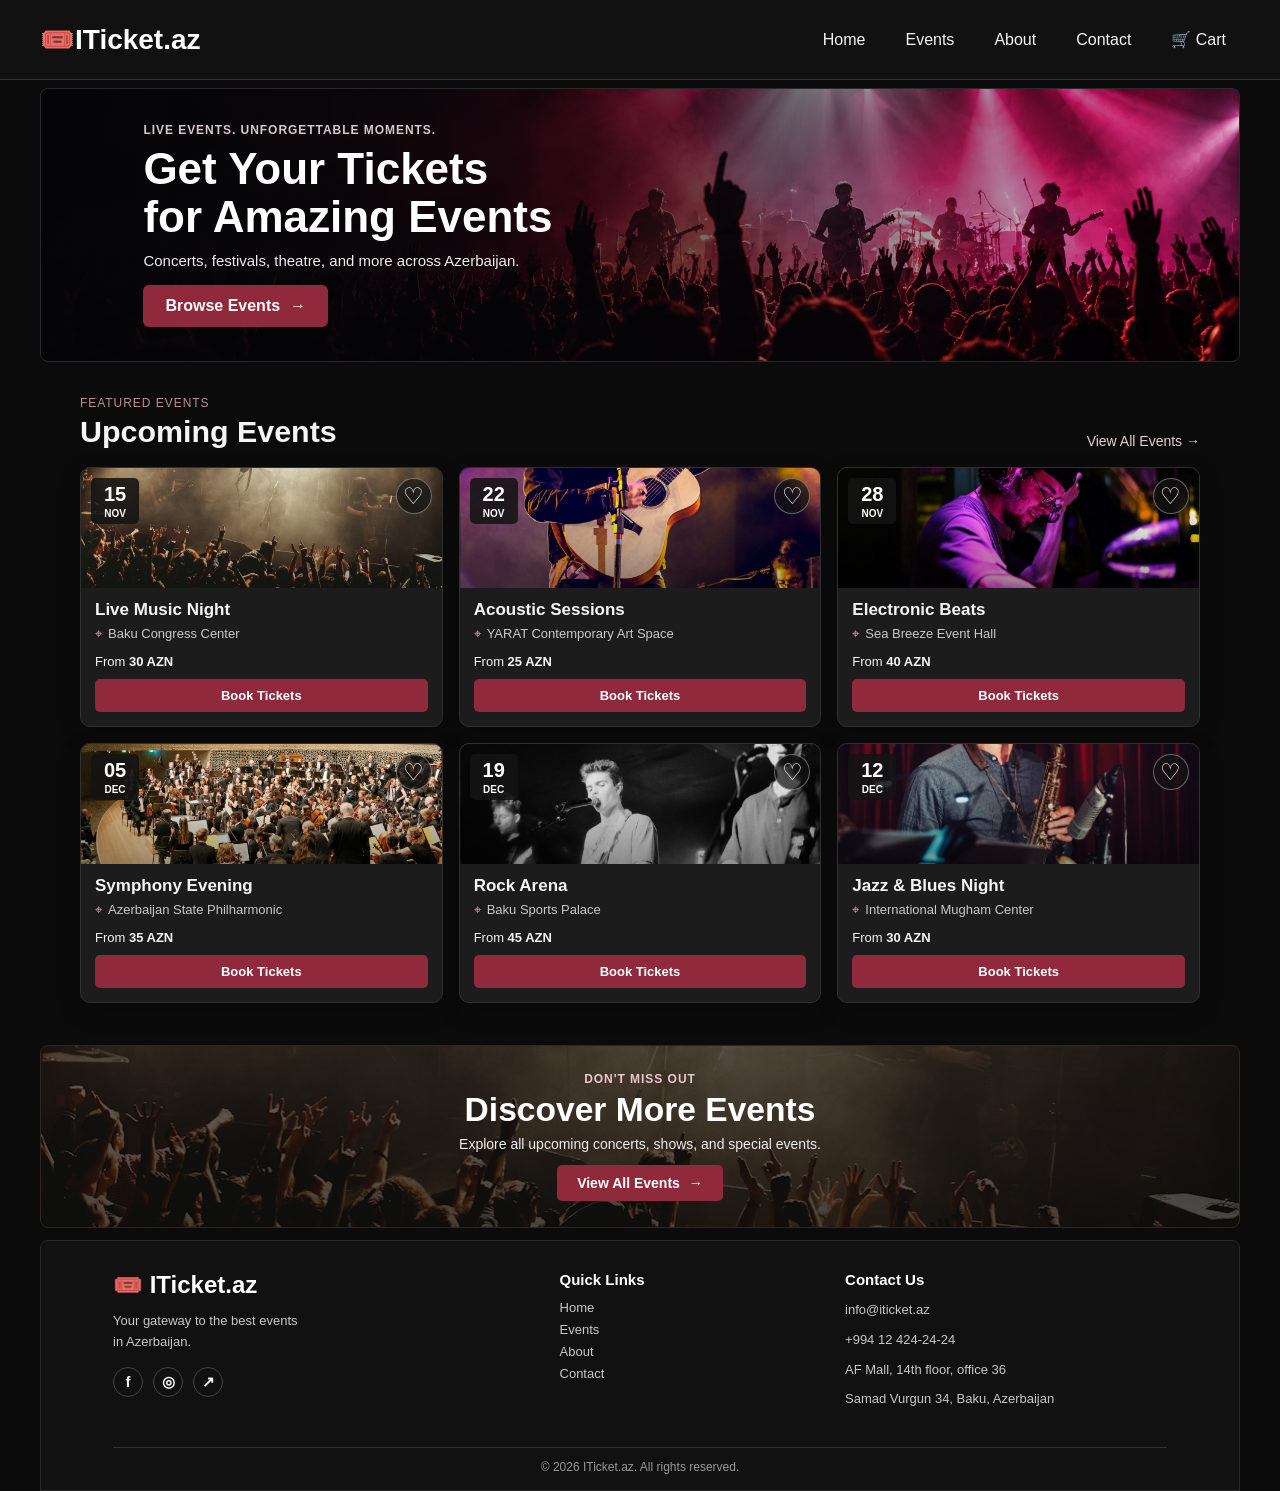
==== html/index.html @ 2ab09569 "Adding primary website pages and styling" ====
﻿
<!DOCTYPE html>
<html lang="en">
<head>
    <meta charset="UTF-8">
    <meta name="viewport" content="width=device-width, initial-scale=1.0">
    <meta name="description" content="Discover concerts, festivals, theatre, and live events in Azerbaijan with ITicket.az.">
    
    <title>ITicket.az | Home</title>
    <link rel="stylesheet" href="../css/style.css">
</head>
<body>


    <header>
        <nav aria-label="Main navigation">
            <h1>🎟️ITicket.az</h1>
            <a href="index.html">Home</a>
            <a href="events.html">Events</a>
            <a href="about.html">About</a>
            <a href="contact.html">Contact</a>
            <a href="booking.html" aria-label="Shopping cart">&#128722; Cart</a>
        </nav>
    </header>


    <main>

        <section class="hero">
            <div class="hero-content">
                <p class="hero-eyebrow">Live events. Unforgettable moments.</p>
                <h2>Get Your Tickets<br>for Amazing Events</h2>
                <p class="hero-description">Concerts, festivals, theatre, and more across Azerbaijan.</p>
                <a class="hero-button" href="events.html">Browse Events <span aria-hidden="true">→</span></a>
            </div>
        </section>

        <section class="upcoming-events">
            <div class="events-heading">
                <div>
                    <p class="section-eyebrow">Featured events</p>
                    <h2>Upcoming Events</h2>
                </div>
                <a class="all-events-link" href="events.html">View All Events <span aria-hidden="true">→</span></a>
            </div>

            <div class="event-grid">
                <article class="event-card">
                    <div class="event-art event-art--live"><time datetime="2026-11-15"><strong>15</strong><span>NOV</span></time><button class="favorite-button" type="button" aria-label="Like Live Music Night" aria-pressed="false">♡</button></div>
                    <div class="event-card-content">
                        <h3>Live Music Night</h3>
                        <p class="event-venue">Baku Congress Center</p>
                        <div class="event-card-bottom"><p>From <strong>30 AZN</strong></p><a href="booking.html" aria-label="Book tickets for Live Music Night">Book Tickets</a></div>
                    </div>
                </article>

                <article class="event-card">
                    <div class="event-art event-art--acoustic"><time datetime="2026-11-22"><strong>22</strong><span>NOV</span></time><button class="favorite-button" type="button" aria-label="Like Acoustic Sessions" aria-pressed="false">♡</button></div>
                    <div class="event-card-content">
                        <h3>Acoustic Sessions</h3>
                        <p class="event-venue">YARAT Contemporary Art Space</p>
                        <div class="event-card-bottom"><p>From <strong>25 AZN</strong></p><a href="booking.html" aria-label="Book tickets for Acoustic Sessions">Book Tickets</a></div>
                    </div>
                </article>

                <article class="event-card">
                    <div class="event-art event-art--electronic"><time datetime="2026-11-28"><strong>28</strong><span>NOV</span></time><button class="favorite-button" type="button" aria-label="Like Electronic Beats" aria-pressed="false">♡</button></div>
                    <div class="event-card-content">
                        <h3>Electronic Beats</h3>
                        <p class="event-venue">Sea Breeze Event Hall</p>
                        <div class="event-card-bottom"><p>From <strong>40 AZN</strong></p><a href="booking.html" aria-label="Book tickets for Electronic Beats">Book Tickets</a></div>
                    </div>
                </article>

                <article class="event-card">
                    <div class="event-art event-art--symphony"><time datetime="2026-12-05"><strong>05</strong><span>DEC</span></time><button class="favorite-button" type="button" aria-label="Like Symphony Evening" aria-pressed="false">♡</button></div>
                    <div class="event-card-content">
                        <h3>Symphony Evening</h3>
                        <p class="event-venue">Azerbaijan State Philharmonic</p>
                        <div class="event-card-bottom"><p>From <strong>35 AZN</strong></p><a href="booking.html" aria-label="Book tickets for Symphony Evening">Book Tickets</a></div>
                    </div>
                </article>

                <article class="event-card">
                    <div class="event-art event-art--rock"><time datetime="2026-12-19"><strong>19</strong><span>DEC</span></time><button class="favorite-button" type="button" aria-label="Like Rock Arena" aria-pressed="false">♡</button></div>
                    <div class="event-card-content">
                        <h3>Rock Arena</h3>
                        <p class="event-venue">Baku Sports Palace</p>
                        <div class="event-card-bottom"><p>From <strong>45 AZN</strong></p><a href="booking.html" aria-label="Book tickets for Rock Arena">Book Tickets</a></div>
                    </div>
                </article>

                <article class="event-card">
                    <div class="event-art event-art--jazz"><time datetime="2026-12-12"><strong>12</strong><span>DEC</span></time><button class="favorite-button" type="button" aria-label="Like Jazz and Blues Night" aria-pressed="false">♡</button></div>
                    <div class="event-card-content">
                        <h3>Jazz &amp; Blues Night</h3>
                        <p class="event-venue">International Mugham Center</p>
                        <div class="event-card-bottom"><p>From <strong>30 AZN</strong></p><a href="booking.html" aria-label="Book tickets for Jazz and Blues Night">Book Tickets</a></div>
                    </div>
                </article>
            </div>
        </section>

        <section class="cta" aria-labelledby="cta-heading">
            <div class="cta-content">
                <p class="cta-eyebrow">Don't miss out</p>
                <h2 id="cta-heading">Discover More Events</h2>
                <p>Explore all upcoming concerts, shows, and special events.</p>
                <a class="cta-button" href="events.html">View All Events <span aria-hidden="true">→</span></a>
            </div>
        </section>

    </main>

        <footer class="site-footer">
        <div class="footer-brand">
            <h2>&#127903;&#65039; ITicket.az</h2>
            <p>Your gateway to the best events<br>in Azerbaijan.</p>
            <div class="social-links">
                <a href="https://www.facebook.com/iticket.az/" aria-label="Facebook">f</a>
                <a href="https://www.instagram.com/iticket.az/" aria-label="Instagram">◎</a>
                <a href="https://iticket.az/" aria-label="Official iTicket website">↗</a>
            </div>
        </div>
        <div class="footer-links">
            <h3>Quick Links</h3>
            <nav aria-label="Footer navigation">
                <a href="index.html">Home</a>
                <a href="events.html">Events</a>
                <a href="about.html">About</a>
                <a href="contact.html">Contact</a>
            </nav>
        </div>
        <div class="footer-contact">
            <h3>Contact Us</h3>
            <p><a href="mailto:info@iticket.az">info@iticket.az</a></p>
            <p><a href="tel:+994124242424">+994 12 424-24-24</a></p>
            <p>AF Mall, 14th floor, office 36</p>
            <p>Samad Vurgun 34, Baku, Azerbaijan</p>
        </div>
        <div class="footer-bottom">
            <p>&copy; 2026 ITicket.az. All rights reserved.</p>
        </div>
    </footer>

    <script src="../Js/favorites.js" defer></script>
</body>
</html>
---- css/style.css ----
﻿* {
    box-sizing: border-box;
}
body {
    margin: 0;
    background-color: #0b0b0b;
    color: #f5f5f5;
    font-family: Arial, sans-serif;
}
/* =========================
   HEADER AND NAVIGATION
========================= */
header {
    background-color: #111111;
    padding: 20px 40px;
    border-bottom: 1px solid #333333;
}
header nav {
    display: flex;
    align-items: center;
    justify-content: flex-end;
    gap: 12px;
}
header nav h1 {
    margin: 0 auto 0 0;
    color: #ffffff;
    font-size: 28px;
}
header nav a {
    display: inline-block;
    color: #f5f5f5;
    text-decoration: none;
    font-size: 16px;
    padding: 10px 14px;
    border-radius: 6px;
    transition: all 0.3s ease;
}
header nav a:hover {
    color: #ffffff;
    background-color: #4b101e;
    box-shadow: 0 4px 15px rgba(75, 16, 30, 0.6);
    transform: scale(1.08);
}
header nav a:focus-visible {
    outline: 2px solid #8b344d;
    outline-offset: 3px;
}
.hero-button:focus-visible,
.cta-button:focus-visible {
    outline: 2px solid #fff;
    outline-offset: 3px;
}
/* =========================
   RESPONSIVE HEADER
========================= */
/* =========================
   HOME PAGE HERO
========================= */
.hero {
    position: relative;
    display: flex;
    align-items: center;
    width: min(1200px, calc(100% - 28px));
    min-height: 250px;
    margin: 8px auto 14px;
    padding: 34px clamp(24px, 8vw, 112px);
    overflow: hidden;
    background-image:
        linear-gradient(90deg, rgba(5, 5, 7, 0.94) 0%, rgba(5, 5, 7, 0.72) 42%, rgba(5, 5, 7, 0.1) 100%),
        url("../assets/hero-concert.png");
    background-size: cover;
    background-position: center 54%;
    border: 1px solid #292929;
    border-radius: 8px;
}
.hero-content {
    position: relative;
    max-width: 560px;
}
.hero-eyebrow {
    margin: 0 0 8px;
    color: #d7c9ca;
    font-size: 12px;
    font-weight: 700;
    letter-spacing: 0.08em;
    text-transform: uppercase;
}
.hero h2,
.cta h2 {
    margin: 0;
    color: #fff;
}
.hero h2 {
    font-size: clamp(2rem, 4vw, 2.75rem);
    line-height: 1.08;
}
.hero-description {
    margin: 12px 0 16px;
    color: #f0eded;
    font-size: 15px;
}
.hero-button {
    display: inline-flex;
    align-items: center;
    gap: 10px;
    padding: 12px 22px;
    border-radius: 6px;
    background-color: #8f293b;
    color: #fff;
    font-weight: 700;
    text-decoration: none;
    transition: background-color 0.2s ease, transform 0.2s ease;
}
.hero-button:hover,
.cta-button:hover {
    background-color: #a9384d;
    transform: translateY(-2px);
}
@media (max-width: 600px) {
    header {
        padding: 18px 15px;
    }
    header nav {
        justify-content: center;
        flex-wrap: wrap;
        gap: 8px;
    }
    header nav h1 {
        width: 100%;
        margin: 0 0 10px;
        text-align: center;
    }
    header nav a {
        font-size: 14px;
        padding: 8px 10px;
    }
    .hero {
        min-height: 270px;
        padding: 30px 22px;
        background-position: 58% center;
    }
    .hero h2 {
        font-size: 2rem;
    }
    .hero-description {
        max-width: 300px;
        line-height: 1.5;
    }
}
/* =========================
   UPCOMING EVENT CARDS
========================= */
.upcoming-events {
    width: min(1120px, calc(100% - 40px));
    margin: 0 auto;
    padding: 20px 0 42px;
}
.events-heading {
    display: flex;
    align-items: end;
    justify-content: space-between;
    gap: 20px;
    margin-bottom: 18px;
}
.section-eyebrow {
    margin: 0 0 4px;
    color: #bd8d94;
    font-size: 12px;
    letter-spacing: 0.08em;
    text-transform: uppercase;
}
.events-heading h2 {
    margin: 0;
    font-size: clamp(1.5rem, 3vw, 1.9rem);
}
.all-events-link {
    color: #e6cfd2;
    font-size: 14px;
    text-decoration: none;
}
.all-events-link:hover,
.site-footer a:hover {
    color: #fff;
}
.event-grid {
    display: grid;
    grid-template-columns: repeat(3, minmax(0, 1fr));
    gap: 16px;
}
.event-card {
    min-width: 0;
    overflow: hidden;
    border: 1px solid #303030;
    border-radius: 10px;
    background: #1c1c1c;
    box-shadow: 0 8px 24px rgba(0, 0, 0, 0.18);
    transition: transform 0.2s ease, border-color 0.2s ease;
}
.event-card:hover {
    transform: translateY(-3px);
    border-color: #6f3842;
}
.event-art {
    position: relative;
    display: flex;
    align-items: flex-start;
    height: 120px;
    padding: 10px;
    background-size: cover;
    background-position: center 55%;
}
.event-art--live { background-image: linear-gradient(0deg, rgba(0, 0, 0, 0.38), transparent 70%), url("../assets/event-live.jpg"); }
.event-art--acoustic { background-image: linear-gradient(0deg, rgba(0, 0, 0, 0.38), transparent 70%), url("../assets/event-acoustic.jpg"); }
.event-art--electronic { background-image: linear-gradient(0deg, rgba(0, 0, 0, 0.38), transparent 70%), url("../assets/event-electronic.jpg"); }
.event-art--symphony { background-image: linear-gradient(0deg, rgba(0, 0, 0, 0.38), transparent 70%), url("../assets/event-symphony.jpg"); }
.event-art--rock { background-image: linear-gradient(0deg, rgba(0, 0, 0, 0.38), transparent 70%), url("../assets/event-rock.jpg"); }
.event-art--jazz { background-image: linear-gradient(0deg, rgba(0, 0, 0, 0.38), transparent 70%), url("../assets/event-jazz.jpg"); }
.event-art time {
    display: flex;
    flex-direction: column;
    align-items: center;
    min-width: 48px;
    padding: 5px 7px;
    border-radius: 5px;
    background: rgba(20, 20, 20, 0.88);
    color: #fff;
    line-height: 1.1;
}
.event-art time strong { font-size: 20px; }
.event-art time span { margin-top: 3px; font-size: 10px; font-weight: 700; }
.favorite-button {
    display: grid;
    place-items: center;
    width: 36px;
    height: 36px;
    margin-left: auto;
    border: 1px solid rgba(255, 255, 255, 0.35);
    border-radius: 50%;
    background: rgba(20, 20, 20, 0.72);
    color: #fff;
    cursor: pointer;
    font-size: 23px;
    line-height: 1;
    transition: background-color 0.2s ease, color 0.2s ease, transform 0.2s ease;
}
.favorite-button:hover { transform: scale(1.08); }
.favorite-button.is-liked { background: #8f293b; }
.event-card-content { padding: 12px 14px 14px; }
.event-card h3 {
    margin: 0 0 6px;
    font-size: 17px;
}
.event-venue {
    margin: 0;
    overflow: hidden;
    color: #c9c9c9;
    font-size: 13px;
    text-overflow: ellipsis;
    white-space: nowrap;
}
.event-venue::before {
    content: "\2316";
    margin-right: 6px;
    color: #d9a9b0;
}
.event-card-bottom {
    display: grid;
    gap: 10px;
    margin-top: 12px;
}
.event-card-bottom p {
    margin: 0;
    font-size: 13px;
}
.event-card-bottom a {
    display: block;
    padding: 9px 12px;
    border-radius: 5px;
    background: #8f293b;
    color: #fff;
    font-size: 13px;
    font-weight: 700;
    text-align: center;
    text-decoration: none;
    transition: background-color 0.2s ease;
}
.event-card-bottom a:hover { background: #a9384d; }
@media (max-width: 800px) {
    .event-grid { grid-template-columns: repeat(2, minmax(0, 1fr)); }
}
@media (max-width: 540px) {
    .upcoming-events { width: min(100% - 28px, 420px); }
    .event-grid { grid-template-columns: 1fr; }
    .events-heading { align-items: start; }
    .all-events-link { margin-top: 18px; white-space: nowrap; }
}
/* =========================
   CALL TO ACTION
========================= */
.cta {
    display: flex;
    align-items: center;
    justify-content: center;
    width: min(1200px, calc(100% - 28px));
    min-height: 176px;
    margin: 0 auto 12px;
    padding: 26px 20px;
    border: 1px solid #302424;
    border-radius: 8px;
    background-image:
        linear-gradient(rgba(8, 7, 7, 0.6), rgba(8, 7, 7, 0.72)),
        url("../assets/event-live.jpg");
    background-size: cover;
    background-position: center 58%;
    text-align: center;
}
.cta-content {
    max-width: 620px;
}
.cta-eyebrow {
    margin: 0 0 5px;
    color: #e9c9ce;
    font-size: 12px;
    font-weight: 700;
    letter-spacing: 0.08em;
    text-transform: uppercase;
}
.cta h2 {
    font-size: clamp(1.7rem, 3vw, 2.1rem);
}
.cta-content > p:not(.cta-eyebrow) {
    margin: 7px 0 13px;
    color: #f0eded;
    font-size: 14px;
}
.cta-button {
    display: inline-flex;
    align-items: center;
    gap: 9px;
    padding: 10px 20px;
    border-radius: 5px;
    background: #8f293b;
    color: #fff;
    font-size: 14px;
    font-weight: 700;
    text-decoration: none;
    transition: background-color 0.2s ease, transform 0.2s ease;
}
/* =========================
   SITE FOOTER
========================= */
.site-footer {
    display: grid;
    grid-template-columns: 1.3fr 0.8fr 1fr;
    gap: 28px;
    width: min(1200px, calc(100% - 28px));
    margin: 0 auto;
    padding: 30px clamp(20px, 6vw, 72px) 16px;
    border: 1px solid #292929;
    border-radius: 8px 8px 0 0;
    background: #111;
}
.site-footer h2,
.site-footer h3 {
    margin: 0 0 12px;
    color: #fff;
}
.site-footer h2 { font-size: 24px; }
.site-footer h3 { font-size: 15px; }
.footer-brand > p,
.footer-contact p {
    margin: 0 0 9px;
    color: #c8c8c8;
    font-size: 13px;
    line-height: 1.6;
}
.footer-links nav {
    display: grid;
    gap: 7px;
}
.site-footer a {
    color: #c8c8c8;
    font-size: 13px;
    text-decoration: none;
}
.social-links {
    display: flex;
    gap: 10px;
    margin-top: 14px;
}
.social-links a {
    display: grid;
    place-items: center;
    width: 30px;
    height: 30px;
    border: 1px solid #444;
    border-radius: 50%;
    color: #f5f5f5;
    font-size: 15px;
    font-weight: 700;
    transition: background-color 0.2s ease, border-color 0.2s ease;
}
.social-links a:hover {
    border-color: #8f293b;
    background: #8f293b;
}
.footer-bottom {
    grid-column: 1 / -1;
    padding-top: 12px;
    border-top: 1px solid #303030;
    text-align: center;
}
.footer-bottom p {
    margin: 0;
    color: #999;
    font-size: 12px;
}
@media (max-width: 760px) {
    .site-footer {
        grid-template-columns: repeat(2, minmax(0, 1fr));
        gap: 24px 18px;
    }
}
@media (max-width: 480px) {
    .site-footer {
        grid-template-columns: 1fr;
        padding: 26px 22px 14px;
    }
}
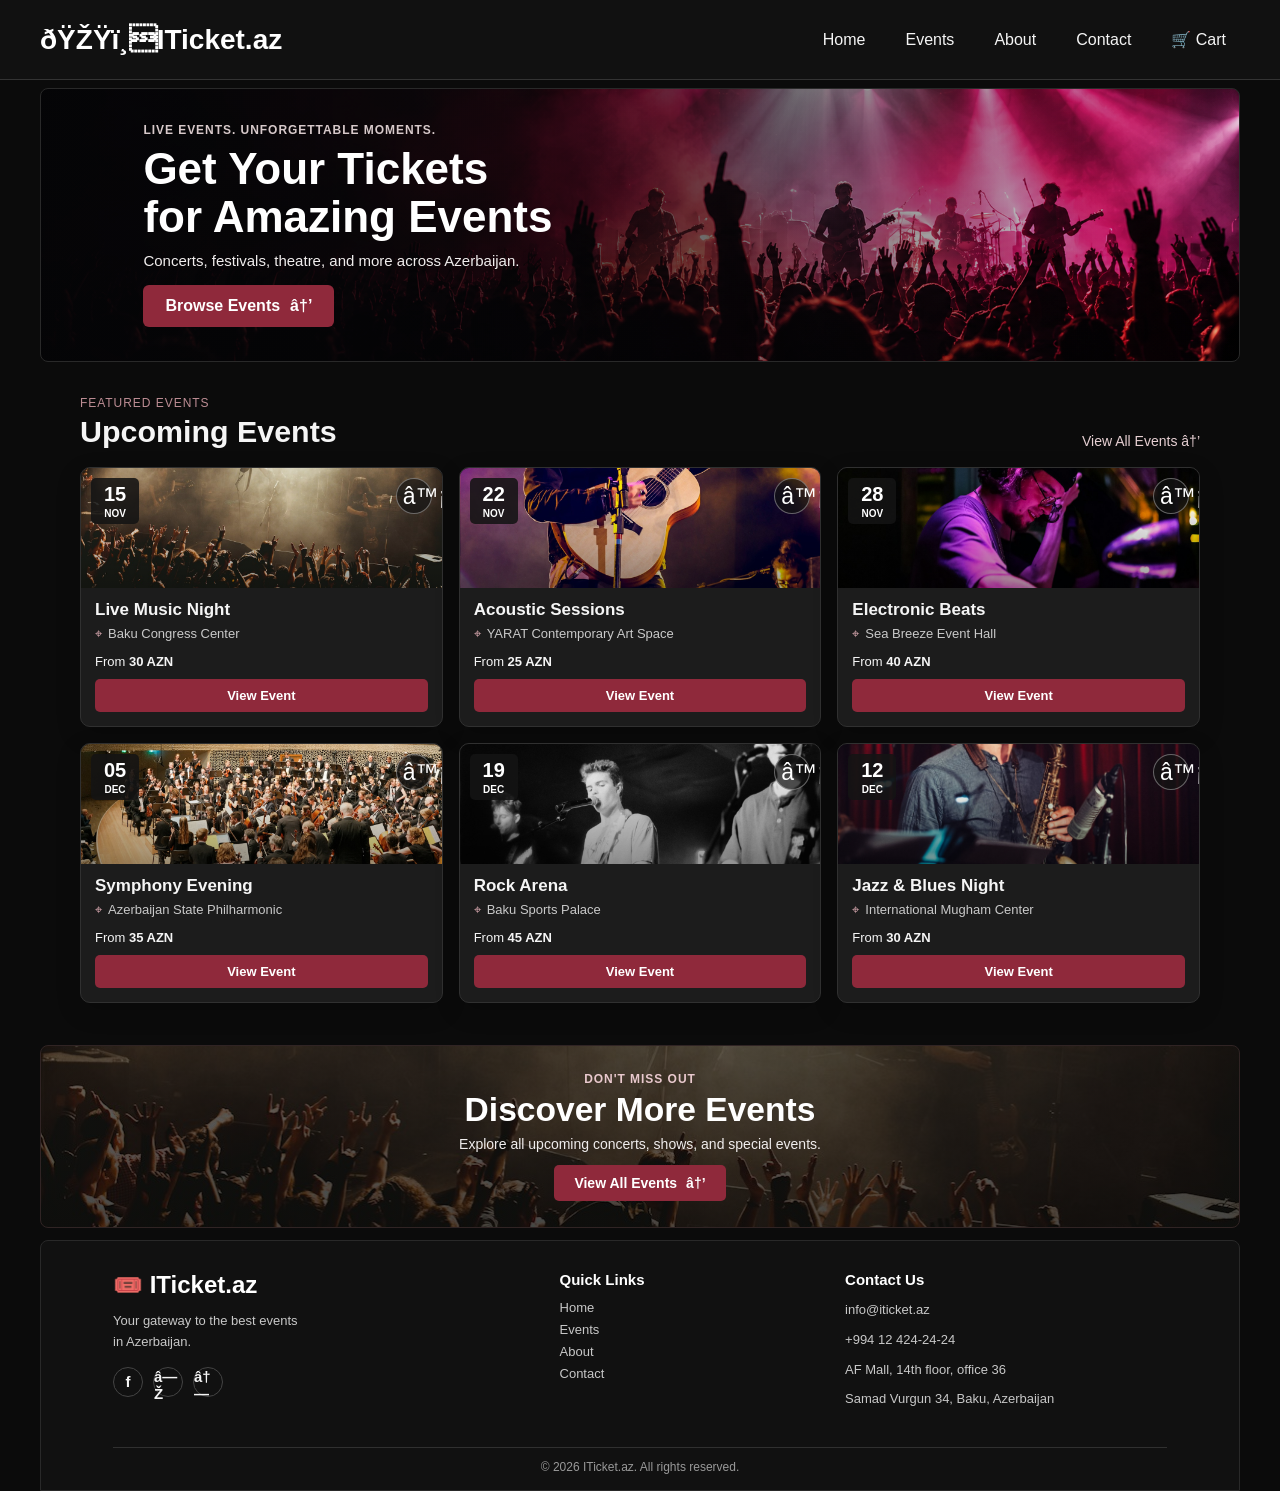
==== commit 934c5e45: "I have added events.html page, additionally I fixed links inside index.html" ====
--- a/html/index.html
+++ b/html/index.html
@@ -14,7 +14,7 @@
 
     <header>
         <nav aria-label="Main navigation">
-            <h1>🎟️ITicket.az</h1>
+            <h1>ðŸŽŸï¸ITicket.az</h1>
             <a href="index.html">Home</a>
             <a href="events.html">Events</a>
             <a href="about.html">About</a>
@@ -31,7 +31,7 @@
                 <p class="hero-eyebrow">Live events. Unforgettable moments.</p>
                 <h2>Get Your Tickets<br>for Amazing Events</h2>
                 <p class="hero-description">Concerts, festivals, theatre, and more across Azerbaijan.</p>
-                <a class="hero-button" href="events.html">Browse Events <span aria-hidden="true">→</span></a>
+                <a class="hero-button" href="events.html">Browse Events <span aria-hidden="true">â†’</span></a>
             </div>
         </section>
 
@@ -41,61 +41,61 @@
                     <p class="section-eyebrow">Featured events</p>
                     <h2>Upcoming Events</h2>
                 </div>
-                <a class="all-events-link" href="events.html">View All Events <span aria-hidden="true">→</span></a>
+                <a class="all-events-link" href="events.html">View All Events <span aria-hidden="true">â†’</span></a>
             </div>
 
             <div class="event-grid">
                 <article class="event-card">
-                    <div class="event-art event-art--live"><time datetime="2026-11-15"><strong>15</strong><span>NOV</span></time><button class="favorite-button" type="button" aria-label="Like Live Music Night" aria-pressed="false">♡</button></div>
+                    <div class="event-art event-art--live"><time datetime="2026-11-15"><strong>15</strong><span>NOV</span></time><button class="favorite-button" type="button" aria-label="Like Live Music Night" aria-pressed="false">â™¡</button></div>
                     <div class="event-card-content">
                         <h3>Live Music Night</h3>
                         <p class="event-venue">Baku Congress Center</p>
-                        <div class="event-card-bottom"><p>From <strong>30 AZN</strong></p><a href="booking.html" aria-label="Book tickets for Live Music Night">Book Tickets</a></div>
+                        <div class="event-card-bottom"><p>From <strong>30 AZN</strong></p><a href="events.html#live-music" aria-label="View details for Live Music Night">View Event</a></div>
                     </div>
                 </article>
 
                 <article class="event-card">
-                    <div class="event-art event-art--acoustic"><time datetime="2026-11-22"><strong>22</strong><span>NOV</span></time><button class="favorite-button" type="button" aria-label="Like Acoustic Sessions" aria-pressed="false">♡</button></div>
+                    <div class="event-art event-art--acoustic"><time datetime="2026-11-22"><strong>22</strong><span>NOV</span></time><button class="favorite-button" type="button" aria-label="Like Acoustic Sessions" aria-pressed="false">â™¡</button></div>
                     <div class="event-card-content">
                         <h3>Acoustic Sessions</h3>
                         <p class="event-venue">YARAT Contemporary Art Space</p>
-                        <div class="event-card-bottom"><p>From <strong>25 AZN</strong></p><a href="booking.html" aria-label="Book tickets for Acoustic Sessions">Book Tickets</a></div>
+                        <div class="event-card-bottom"><p>From <strong>25 AZN</strong></p><a href="events.html#acoustic-sessions" aria-label="View details for Acoustic Sessions">View Event</a></div>
                     </div>
                 </article>
 
                 <article class="event-card">
-                    <div class="event-art event-art--electronic"><time datetime="2026-11-28"><strong>28</strong><span>NOV</span></time><button class="favorite-button" type="button" aria-label="Like Electronic Beats" aria-pressed="false">♡</button></div>
+                    <div class="event-art event-art--electronic"><time datetime="2026-11-28"><strong>28</strong><span>NOV</span></time><button class="favorite-button" type="button" aria-label="Like Electronic Beats" aria-pressed="false">â™¡</button></div>
                     <div class="event-card-content">
                         <h3>Electronic Beats</h3>
                         <p class="event-venue">Sea Breeze Event Hall</p>
-                        <div class="event-card-bottom"><p>From <strong>40 AZN</strong></p><a href="booking.html" aria-label="Book tickets for Electronic Beats">Book Tickets</a></div>
+                        <div class="event-card-bottom"><p>From <strong>40 AZN</strong></p><a href="events.html#electronic-beats" aria-label="View details for Electronic Beats">View Event</a></div>
                     </div>
                 </article>
 
                 <article class="event-card">
-                    <div class="event-art event-art--symphony"><time datetime="2026-12-05"><strong>05</strong><span>DEC</span></time><button class="favorite-button" type="button" aria-label="Like Symphony Evening" aria-pressed="false">♡</button></div>
+                    <div class="event-art event-art--symphony"><time datetime="2026-12-05"><strong>05</strong><span>DEC</span></time><button class="favorite-button" type="button" aria-label="Like Symphony Evening" aria-pressed="false">â™¡</button></div>
                     <div class="event-card-content">
                         <h3>Symphony Evening</h3>
                         <p class="event-venue">Azerbaijan State Philharmonic</p>
-                        <div class="event-card-bottom"><p>From <strong>35 AZN</strong></p><a href="booking.html" aria-label="Book tickets for Symphony Evening">Book Tickets</a></div>
+                        <div class="event-card-bottom"><p>From <strong>35 AZN</strong></p><a href="events.html#symphony-evening" aria-label="View details for Symphony Evening">View Event</a></div>
                     </div>
                 </article>
 
                 <article class="event-card">
-                    <div class="event-art event-art--rock"><time datetime="2026-12-19"><strong>19</strong><span>DEC</span></time><button class="favorite-button" type="button" aria-label="Like Rock Arena" aria-pressed="false">♡</button></div>
+                    <div class="event-art event-art--rock"><time datetime="2026-12-19"><strong>19</strong><span>DEC</span></time><button class="favorite-button" type="button" aria-label="Like Rock Arena" aria-pressed="false">â™¡</button></div>
                     <div class="event-card-content">
                         <h3>Rock Arena</h3>
                         <p class="event-venue">Baku Sports Palace</p>
-                        <div class="event-card-bottom"><p>From <strong>45 AZN</strong></p><a href="booking.html" aria-label="Book tickets for Rock Arena">Book Tickets</a></div>
+                        <div class="event-card-bottom"><p>From <strong>45 AZN</strong></p><a href="events.html#rock-arena" aria-label="View details for Rock Arena">View Event</a></div>
                     </div>
                 </article>
 
                 <article class="event-card">
-                    <div class="event-art event-art--jazz"><time datetime="2026-12-12"><strong>12</strong><span>DEC</span></time><button class="favorite-button" type="button" aria-label="Like Jazz and Blues Night" aria-pressed="false">♡</button></div>
+                    <div class="event-art event-art--jazz"><time datetime="2026-12-12"><strong>12</strong><span>DEC</span></time><button class="favorite-button" type="button" aria-label="Like Jazz and Blues Night" aria-pressed="false">â™¡</button></div>
                     <div class="event-card-content">
                         <h3>Jazz &amp; Blues Night</h3>
                         <p class="event-venue">International Mugham Center</p>
-                        <div class="event-card-bottom"><p>From <strong>30 AZN</strong></p><a href="booking.html" aria-label="Book tickets for Jazz and Blues Night">Book Tickets</a></div>
+                        <div class="event-card-bottom"><p>From <strong>30 AZN</strong></p><a href="events.html#jazz-blues" aria-label="View details for Jazz and Blues Night">View Event</a></div>
                     </div>
                 </article>
             </div>
@@ -106,7 +106,7 @@
                 <p class="cta-eyebrow">Don't miss out</p>
                 <h2 id="cta-heading">Discover More Events</h2>
                 <p>Explore all upcoming concerts, shows, and special events.</p>
-                <a class="cta-button" href="events.html">View All Events <span aria-hidden="true">→</span></a>
+                <a class="cta-button" href="events.html">View All Events <span aria-hidden="true">â†’</span></a>
             </div>
         </section>
 
@@ -118,8 +118,8 @@
             <p>Your gateway to the best events<br>in Azerbaijan.</p>
             <div class="social-links">
                 <a href="https://www.facebook.com/iticket.az/" aria-label="Facebook">f</a>
-                <a href="https://www.instagram.com/iticket.az/" aria-label="Instagram">◎</a>
-                <a href="https://iticket.az/" aria-label="Official iTicket website">↗</a>
+                <a href="https://www.instagram.com/iticket.az/" aria-label="Instagram">â—Ž</a>
+                <a href="https://iticket.az/" aria-label="Official iTicket website">â†—</a>
             </div>
         </div>
         <div class="footer-links">
--- a/css/style.css
+++ b/css/style.css
@@ -1,4 +1,4 @@
-﻿* {
+* {
     box-sizing: border-box;
 }
 body {
@@ -7,9 +7,7 @@
     color: #f5f5f5;
     font-family: Arial, sans-serif;
 }
-/* =========================
-   HEADER AND NAVIGATION
-========================= */
+
 header {
     background-color: #111111;
     padding: 20px 40px;
@@ -50,12 +48,166 @@
     outline: 2px solid #fff;
     outline-offset: 3px;
 }
-/* =========================
-   RESPONSIVE HEADER
-========================= */
-/* =========================
-   HOME PAGE HERO
-========================= */
+
+.about-founder,
+.about-company {
+    width: min(1120px, calc(100% - 48px));
+    margin-right: auto;
+    margin-left: auto;
+}
+.about-kicker {
+    display: flex;
+    align-items: center;
+    gap: 9px;
+    margin: 0 0 16px;
+    color: #d5a3ab;
+    font-size: 11px;
+    font-weight: 700;
+    letter-spacing: 0.15em;
+    text-transform: uppercase;
+}
+.about-kicker span { width: 22px; height: 1px; background: #b44a5d; }
+.about-bottom-link {
+    display: inline-flex;
+    align-items: center;
+    gap: 12px;
+    color: #fff;
+    font-size: 14px;
+    font-weight: 700;
+    text-decoration: none;
+}
+.about-founder { padding: 86px 0 78px; }
+.company-intro h2 {
+    margin: 0;
+    font-size: clamp(2rem, 4vw, 3rem);
+    letter-spacing: -0.04em;
+    line-height: 1.08;
+}
+.founder-card {
+    display: grid;
+    grid-template-columns: minmax(270px, 0.88fr) 1.12fr;
+    overflow: hidden;
+    border: 1px solid #302a2b;
+    border-radius: 12px;
+    background: #141313;
+}
+.founder-photo-wrap { position: relative; min-height: 390px; overflow: hidden; background: #21191a; }
+.founder-photo {
+    display: block;
+    width: 100%;
+    height: 100%;
+    min-height: 390px;
+    object-fit: cover;
+    object-position: center 37%;
+    filter: saturate(0.83);
+}
+.founder-photo-caption {
+    position: absolute;
+    right: 16px;
+    bottom: 16px;
+    padding: 9px 12px;
+    border: 1px solid rgba(255,255,255,.18);
+    border-radius: 4px;
+    background: rgba(12, 11, 11, .76);
+    color: #f1e9ea;
+    font-size: 11px;
+    letter-spacing: .08em;
+    text-transform: uppercase;
+}
+.founder-copy { align-self: center; padding: clamp(28px, 6vw, 64px); }
+.founder-overline {
+    margin: 0 0 12px;
+    color: #d5a3ab;
+    font-size: 11px;
+    font-weight: 700;
+    letter-spacing: .14em;
+    text-transform: uppercase;
+}
+.founder-copy h2 { margin: 0 0 18px; font-size: clamp(1.8rem, 3.5vw, 2.7rem); letter-spacing: -.04em; line-height: 1.08; }
+.founder-copy p:not(.founder-overline) { color: #c4bfc0; font-size: 15px; line-height: 1.8; }
+.founder-copy .founder-signoff { margin-top: 24px; color: #ead9dc; font-family: Georgia, serif; font-size: 17px; font-style: italic; }
+.about-company {
+    margin-bottom: 72px;
+    padding: clamp(28px, 6vw, 62px);
+    border: 1px solid #3a292d;
+    border-radius: 12px;
+    background: linear-gradient(145deg, #1a1516, #121111 70%);
+}
+.company-intro { display: grid; grid-template-columns: 1fr 0.8fr; align-items: end; gap: 36px; padding-bottom: 38px; }
+.company-intro > p { max-width: 460px; margin: 0; color: #c4bfc0; font-size: 15px; line-height: 1.8; }
+.about-values { display: grid; grid-template-columns: repeat(3, minmax(0, 1fr)); border-top: 1px solid #3b3032; border-bottom: 1px solid #3b3032; }
+.about-value { padding: 24px 22px 26px 0; }
+.about-value + .about-value { padding-left: 22px; border-left: 1px solid #3b3032; }
+.value-number { color: #d58997; font-size: 11px; font-weight: 700; letter-spacing: .14em; }
+.about-value h3 { margin: 18px 0 8px; font-size: 17px; }
+.about-value p { margin: 0; color: #aaa3a4; font-size: 13px; line-height: 1.7; }
+.about-bottom-link { margin-top: 26px; color: #e7c7cc; }
+.about-bottom-link span { color: #d58997; font-size: 18px; transition: transform .2s ease; }
+.about-bottom-link:hover span { transform: translateX(4px); }
+@media (max-width: 700px) {
+    .about-founder, .about-company { width: min(100% - 28px, 540px); }
+    .about-founder { padding: 42px 0 56px; }
+    .founder-card { grid-template-columns: 1fr; }
+    .founder-photo-wrap, .founder-photo { min-height: 340px; height: 340px; }
+    .founder-photo { object-position: center 32%; }
+    .founder-copy { padding: 30px 26px; }
+    .company-intro { grid-template-columns: 1fr; gap: 16px; }
+    .about-values { grid-template-columns: 1fr; }
+    .about-value, .about-value + .about-value { padding: 20px 0; border-left: 0; }
+    .about-value + .about-value { border-top: 1px solid #3b3032; }
+    .about-value h3 { margin-top: 10px; }
+    .about-company { margin-bottom: 40px; }
+}
+
+.contact-page {
+    width: min(1120px, calc(100% - 48px));
+    margin: 0 auto;
+    padding: 66px 0 80px;
+}
+.contact-heading { max-width: 650px; margin: 0 0 34px; }
+.contact-heading h2 { margin: 0; font-size: clamp(2.8rem, 6vw, 4.4rem); letter-spacing: -.055em; line-height: 1; }
+.contact-heading > p:last-child { max-width: 560px; margin: 16px 0 0; color: #bdb7b8; font-size: 16px; line-height: 1.7; }
+.contact-layout { display: grid; grid-template-columns: minmax(260px, .78fr) 1.22fr; overflow: hidden; border: 1px solid #342a2c; border-radius: 12px; background: #141313; }
+.contact-details { padding: clamp(26px, 4vw, 44px); background: linear-gradient(145deg, #201719, #151213 78%); }
+.contact-details-label { margin: 0 0 10px; color: #d5a3ab; font-size: 11px; font-weight: 700; letter-spacing: .14em; text-transform: uppercase; }
+.contact-details h3, .contact-form-panel h3 { margin: 0; font-size: clamp(1.45rem, 2.5vw, 1.9rem); letter-spacing: -.03em; }
+.contact-details-intro { margin: 12px 0 28px; color: #bcb4b5; font-size: 14px; line-height: 1.75; }
+.contact-detail-item { display: grid; grid-template-columns: 36px 1fr; align-items: start; gap: 12px; margin: 22px 0; }
+.contact-detail-icon { display: grid; place-items: center; width: 34px; height: 34px; border: 1px solid #65414a; border-radius: 50%; color: #e2aab4; font-size: 15px; }
+.contact-detail-item div > span { display: block; margin-bottom: 5px; color: #a99fa1; font-size: 11px; letter-spacing: .09em; text-transform: uppercase; }
+.contact-detail-item a, .contact-detail-item p { margin: 0; color: #f0e9ea; font-size: 14px; line-height: 1.65; text-decoration: none; }
+.contact-detail-item a:hover { color: #e2aab4; }
+.contact-hours { margin-top: 32px; padding-top: 20px; border-top: 1px solid #3c3032; }
+.contact-hours span { color: #d5a3ab; font-size: 11px; font-weight: 700; letter-spacing: .1em; text-transform: uppercase; }
+.contact-hours p { margin: 7px 0 0; color: #aaa2a3; font-size: 12px; line-height: 1.6; }
+.contact-form-panel { padding: clamp(26px, 5vw, 54px); }
+.contact-form-intro { margin: 9px 0 26px; color: #aaa3a4; font-size: 13px; line-height: 1.6; }
+.contact-name-fields { display: grid; grid-template-columns: 1fr 1fr; gap: 16px; }
+.contact-field { display: grid; gap: 8px; margin-bottom: 18px; }
+.contact-field label { color: #e6dfe0; font-size: 13px; font-weight: 700; }
+.contact-field label span { color: #d98796; }
+.contact-field input, .contact-field select, .contact-field textarea { width: 100%; border: 1px solid #40383a; border-radius: 5px; outline: 0; background: #1b191a; color: #f4eeee; font: inherit; font-size: 14px; transition: border-color .2s ease, box-shadow .2s ease; }
+.contact-field input, .contact-field select { height: 44px; padding: 0 12px; }
+.contact-field textarea { min-height: 130px; padding: 12px; resize: vertical; line-height: 1.6; }
+.contact-field textarea::placeholder { color: #797273; }
+.contact-field input:focus, .contact-field select:focus, .contact-field textarea:focus { border-color: #a44b5d; box-shadow: 0 0 0 3px rgba(164, 75, 93, .15); }
+.contact-submit { display: inline-flex; align-items: center; justify-content: center; gap: 14px; min-height: 46px; padding: 0 20px; border: 0; border-radius: 5px; background: #8f293b; color: #fff; cursor: pointer; font-size: 14px; font-weight: 700; transition: background .2s ease, transform .2s ease; }
+.contact-submit:hover { transform: translateY(-1px); background: #a9384d; }
+.contact-submit:focus-visible { outline: 2px solid #fff; outline-offset: 3px; }
+.contact-submit span { font-size: 18px; }
+.contact-form-note { margin: 12px 0 0; color: #8f8889; font-size: 11px; line-height: 1.6; }
+.contact-form-status { margin: 8px 0 0; color: #e2aab4; font-size: 12px; }
+@media (max-width: 760px) {
+    .contact-page { width: min(100% - 28px, 560px); padding: 42px 0 54px; }
+    .contact-layout { grid-template-columns: 1fr; }
+    .contact-details { order: 2; }
+    .contact-form-panel { order: 1; }
+}
+@media (max-width: 480px) {
+    .contact-name-fields { grid-template-columns: 1fr; gap: 0; }
+}
+
+
 .hero {
     position: relative;
     display: flex;
@@ -147,9 +299,7 @@
         line-height: 1.5;
     }
 }
-/* =========================
-   UPCOMING EVENT CARDS
-========================= */
+
 .upcoming-events {
     width: min(1120px, calc(100% - 40px));
     margin: 0 auto;
@@ -294,9 +444,7 @@
     .events-heading { align-items: start; }
     .all-events-link { margin-top: 18px; white-space: nowrap; }
 }
-/* =========================
-   CALL TO ACTION
-========================= */
+
 .cta {
     display: flex;
     align-items: center;
@@ -346,9 +494,7 @@
     text-decoration: none;
     transition: background-color 0.2s ease, transform 0.2s ease;
 }
-/* =========================
-   SITE FOOTER
-========================= */
+
 .site-footer {
     display: grid;
     grid-template-columns: 1.3fr 0.8fr 1fr;
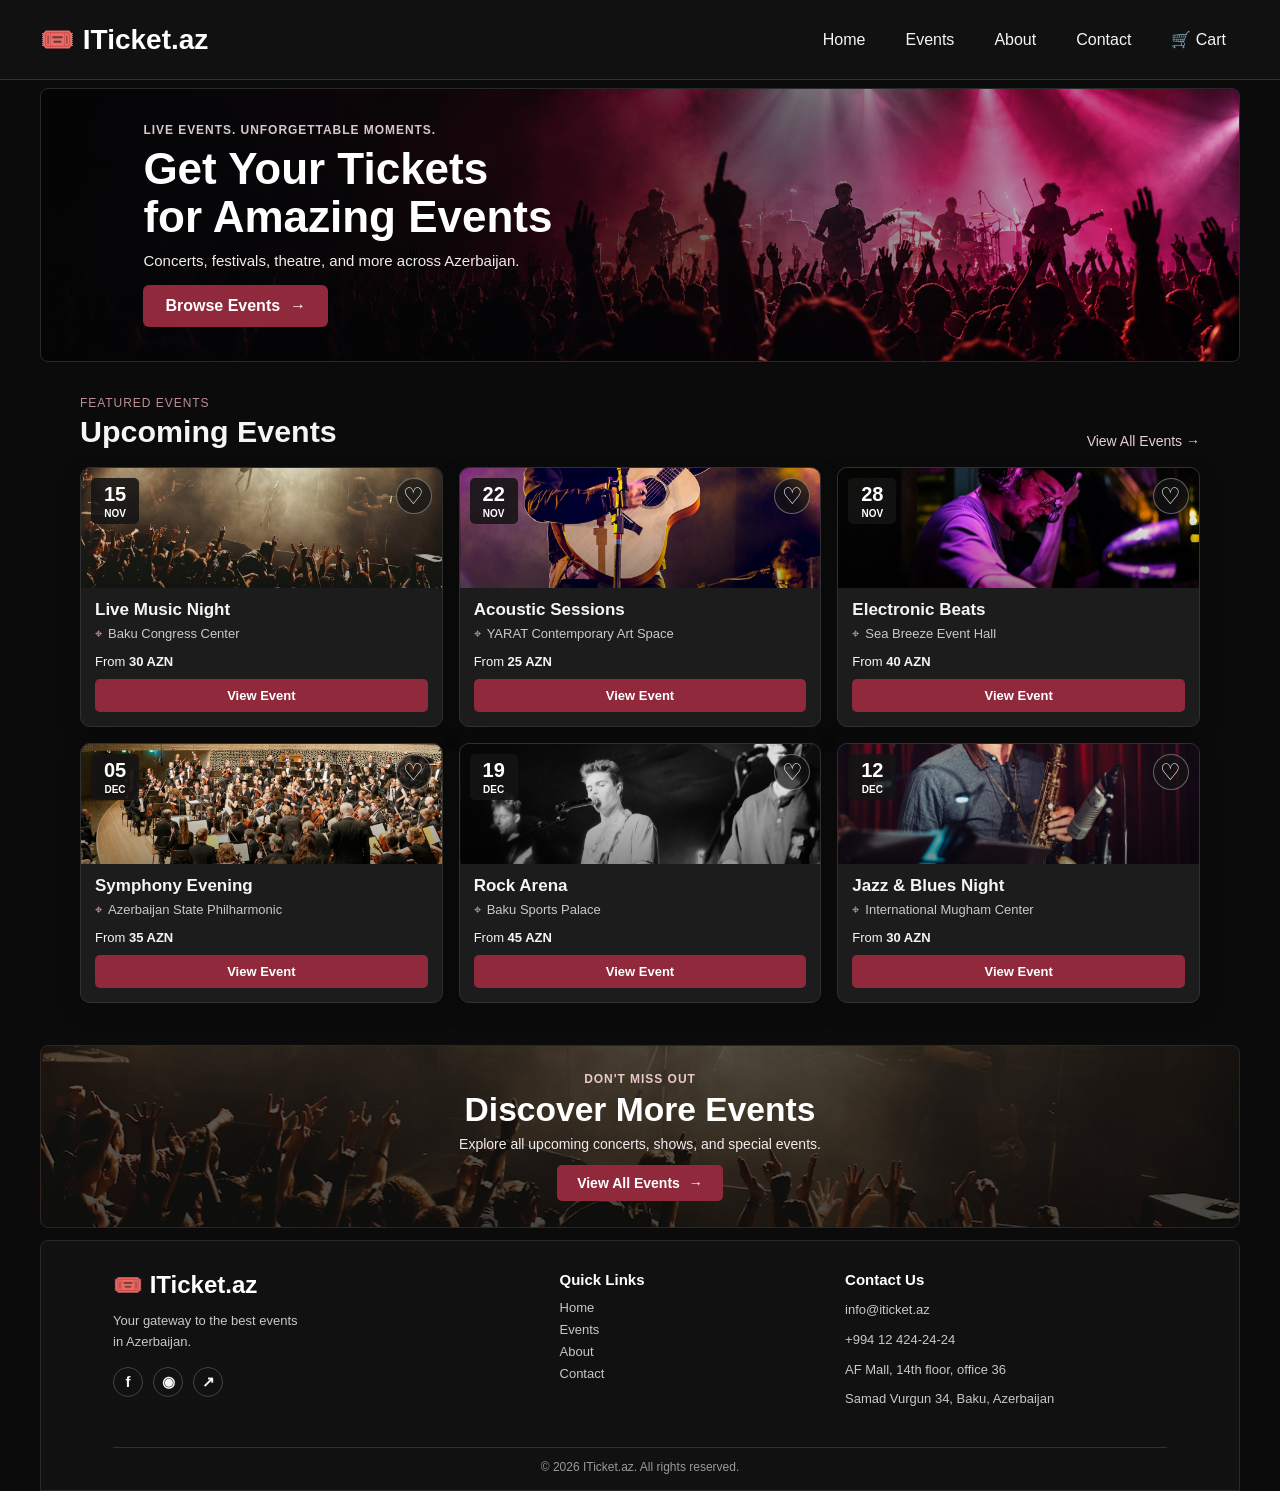
==== commit 1870afd1: "Fixing overall issues and creating seperate carts" ====
--- a/html/index.html
+++ b/html/index.html
@@ -1,4 +1,4 @@
-﻿
+
 <!DOCTYPE html>
 <html lang="en">
 <head>
@@ -14,7 +14,7 @@
 
     <header>
         <nav aria-label="Main navigation">
-            <h1>ðŸŽŸï¸ITicket.az</h1>
+            <h1>&#127903;&#65039; ITicket.az</h1>
             <a href="index.html">Home</a>
             <a href="events.html">Events</a>
             <a href="about.html">About</a>
@@ -31,7 +31,7 @@
                 <p class="hero-eyebrow">Live events. Unforgettable moments.</p>
                 <h2>Get Your Tickets<br>for Amazing Events</h2>
                 <p class="hero-description">Concerts, festivals, theatre, and more across Azerbaijan.</p>
-                <a class="hero-button" href="events.html">Browse Events <span aria-hidden="true">â†’</span></a>
+                <a class="hero-button" href="events.html">Browse Events <span aria-hidden="true">&#8594;</span></a>
             </div>
         </section>
 
@@ -41,12 +41,12 @@
                     <p class="section-eyebrow">Featured events</p>
                     <h2>Upcoming Events</h2>
                 </div>
-                <a class="all-events-link" href="events.html">View All Events <span aria-hidden="true">â†’</span></a>
+                <a class="all-events-link" href="events.html">View All Events <span aria-hidden="true">&#8594;</span></a>
             </div>
 
             <div class="event-grid">
                 <article class="event-card">
-                    <div class="event-art event-art--live"><time datetime="2026-11-15"><strong>15</strong><span>NOV</span></time><button class="favorite-button" type="button" aria-label="Like Live Music Night" aria-pressed="false">â™¡</button></div>
+                    <div class="event-art event-art--live"><time datetime="2026-11-15"><strong>15</strong><span>NOV</span></time><button class="favorite-button" type="button" aria-label="Like Live Music Night" aria-pressed="false">&#9825;</button></div>
                     <div class="event-card-content">
                         <h3>Live Music Night</h3>
                         <p class="event-venue">Baku Congress Center</p>
@@ -55,7 +55,7 @@
                 </article>
 
                 <article class="event-card">
-                    <div class="event-art event-art--acoustic"><time datetime="2026-11-22"><strong>22</strong><span>NOV</span></time><button class="favorite-button" type="button" aria-label="Like Acoustic Sessions" aria-pressed="false">â™¡</button></div>
+                    <div class="event-art event-art--acoustic"><time datetime="2026-11-22"><strong>22</strong><span>NOV</span></time><button class="favorite-button" type="button" aria-label="Like Acoustic Sessions" aria-pressed="false">&#9825;</button></div>
                     <div class="event-card-content">
                         <h3>Acoustic Sessions</h3>
                         <p class="event-venue">YARAT Contemporary Art Space</p>
@@ -64,7 +64,7 @@
                 </article>
 
                 <article class="event-card">
-                    <div class="event-art event-art--electronic"><time datetime="2026-11-28"><strong>28</strong><span>NOV</span></time><button class="favorite-button" type="button" aria-label="Like Electronic Beats" aria-pressed="false">â™¡</button></div>
+                    <div class="event-art event-art--electronic"><time datetime="2026-11-28"><strong>28</strong><span>NOV</span></time><button class="favorite-button" type="button" aria-label="Like Electronic Beats" aria-pressed="false">&#9825;</button></div>
                     <div class="event-card-content">
                         <h3>Electronic Beats</h3>
                         <p class="event-venue">Sea Breeze Event Hall</p>
@@ -73,7 +73,7 @@
                 </article>
 
                 <article class="event-card">
-                    <div class="event-art event-art--symphony"><time datetime="2026-12-05"><strong>05</strong><span>DEC</span></time><button class="favorite-button" type="button" aria-label="Like Symphony Evening" aria-pressed="false">â™¡</button></div>
+                    <div class="event-art event-art--symphony"><time datetime="2026-12-05"><strong>05</strong><span>DEC</span></time><button class="favorite-button" type="button" aria-label="Like Symphony Evening" aria-pressed="false">&#9825;</button></div>
                     <div class="event-card-content">
                         <h3>Symphony Evening</h3>
                         <p class="event-venue">Azerbaijan State Philharmonic</p>
@@ -82,7 +82,7 @@
                 </article>
 
                 <article class="event-card">
-                    <div class="event-art event-art--rock"><time datetime="2026-12-19"><strong>19</strong><span>DEC</span></time><button class="favorite-button" type="button" aria-label="Like Rock Arena" aria-pressed="false">â™¡</button></div>
+                    <div class="event-art event-art--rock"><time datetime="2026-12-19"><strong>19</strong><span>DEC</span></time><button class="favorite-button" type="button" aria-label="Like Rock Arena" aria-pressed="false">&#9825;</button></div>
                     <div class="event-card-content">
                         <h3>Rock Arena</h3>
                         <p class="event-venue">Baku Sports Palace</p>
@@ -91,7 +91,7 @@
                 </article>
 
                 <article class="event-card">
-                    <div class="event-art event-art--jazz"><time datetime="2026-12-12"><strong>12</strong><span>DEC</span></time><button class="favorite-button" type="button" aria-label="Like Jazz and Blues Night" aria-pressed="false">â™¡</button></div>
+                    <div class="event-art event-art--jazz"><time datetime="2026-12-12"><strong>12</strong><span>DEC</span></time><button class="favorite-button" type="button" aria-label="Like Jazz and Blues Night" aria-pressed="false">&#9825;</button></div>
                     <div class="event-card-content">
                         <h3>Jazz &amp; Blues Night</h3>
                         <p class="event-venue">International Mugham Center</p>
@@ -106,7 +106,7 @@
                 <p class="cta-eyebrow">Don't miss out</p>
                 <h2 id="cta-heading">Discover More Events</h2>
                 <p>Explore all upcoming concerts, shows, and special events.</p>
-                <a class="cta-button" href="events.html">View All Events <span aria-hidden="true">â†’</span></a>
+                <a class="cta-button" href="events.html">View All Events <span aria-hidden="true">&#8594;</span></a>
             </div>
         </section>
 
@@ -118,8 +118,8 @@
             <p>Your gateway to the best events<br>in Azerbaijan.</p>
             <div class="social-links">
                 <a href="https://www.facebook.com/iticket.az/" aria-label="Facebook">f</a>
-                <a href="https://www.instagram.com/iticket.az/" aria-label="Instagram">â—Ž</a>
-                <a href="https://iticket.az/" aria-label="Official iTicket website">â†—</a>
+                <a href="https://www.instagram.com/iticket.az/" aria-label="Instagram">&#9673;</a>
+                <a href="https://iticket.az/" aria-label="Official iTicket website">&#8599;</a>
             </div>
         </div>
         <div class="footer-links">
--- a/css/style.css
+++ b/css/style.css
@@ -268,6 +268,172 @@
     background-color: #a9384d;
     transform: translateY(-2px);
 }
+
+main > section[aria-labelledby="events-title"] {
+    width: min(1120px, calc(100% - 40px));
+    margin: 0 auto;
+    padding-top: 60px;
+}
+main > section[aria-labelledby="events-title"] > .section-eyebrow {
+    margin: 0 0 10px;
+    color: #d9a9b0;
+    letter-spacing: 0.16em;
+}
+main > section[aria-labelledby="events-title"] h2 {
+    margin: 0;
+    font-size: clamp(2.2rem, 5vw, 4rem);
+    letter-spacing: -0.06em;
+    line-height: 1.02;
+}
+main > section[aria-labelledby="events-title"] > p:last-of-type {
+    max-width: 700px;
+    margin: 15px 0 0;
+    color: #d0c9ca;
+    font-size: 16px;
+    line-height: 1.7;
+}
+main > section[aria-labelledby="events-title"] nav {
+    display: flex;
+    flex-wrap: wrap;
+    gap: 12px;
+    margin-top: 24px;
+}
+main > section[aria-labelledby="events-title"] .hero-button {
+    margin: 0;
+    background-color: #8f293b;
+}
+
+section[aria-label="Upcoming events"] {
+    width: min(1120px, calc(100% - 40px));
+    margin: 0 auto;
+    display: grid;
+    gap: 18px;
+    padding: 24px 0 70px;
+}
+section[aria-label="Upcoming events"] .event-card {
+    overflow: hidden;
+    border: 1px solid #312b2c;
+    border-radius: 16px;
+    background: #161515;
+    box-shadow: 0 16px 36px rgba(0, 0, 0, 0.2);
+    transition: border-color 0.2s ease, transform 0.2s ease, box-shadow 0.2s ease;
+}
+section[aria-label="Upcoming events"] .event-card[open] {
+    border-color: #7f3d4b;
+    box-shadow: 0 18px 44px rgba(0, 0, 0, 0.25);
+}
+section[aria-label="Upcoming events"] .event-card:hover {
+    transform: translateY(-2px);
+    border-color: #77414d;
+}
+section[aria-label="Upcoming events"] .event-card summary {
+    display: grid;
+    grid-template-columns: minmax(180px, 220px) 1fr;
+    align-items: stretch;
+    cursor: pointer;
+    list-style: none;
+}
+section[aria-label="Upcoming events"] .event-card summary::-webkit-details-marker {
+    display: none;
+}
+section[aria-label="Upcoming events"] .event-card summary:focus-visible {
+    outline: 2px solid #d99aa5;
+    outline-offset: -2px;
+}
+section[aria-label="Upcoming events"] .event-card summary > span:first-child {
+    min-height: 160px;
+}
+section[aria-label="Upcoming events"] .event-card summary > span:last-child {
+    display: flex;
+    flex-direction: column;
+    justify-content: center;
+    gap: 6px;
+    padding: 18px 18px 18px 0;
+}
+section[aria-label="Upcoming events"] .event-card summary > span:last-child > span {
+    display: block;
+    color: #d0c9ca;
+    font-size: 14px;
+    line-height: 1.5;
+}
+section[aria-label="Upcoming events"] .event-card summary > span:last-child .section-eyebrow {
+    margin: 0;
+    color: #d5a3ab;
+    letter-spacing: 0.12em;
+}
+section[aria-label="Upcoming events"] .event-card summary strong {
+    color: #fff;
+    font-size: clamp(1.3rem, 2vw, 2rem);
+    letter-spacing: -0.04em;
+}
+section[aria-label="Upcoming events"] .event-card summary > span:last-child > span:nth-of-type(3) {
+    color: #d7d1d2;
+}
+section[aria-label="Upcoming events"] .event-card summary > span:last-child > span:nth-of-type(4) {
+    margin-top: 4px;
+    color: #f2dfe2;
+    font-weight: 700;
+}
+section[aria-label="Upcoming events"] .event-card > div {
+    padding: 0 26px 26px;
+    border-top: 1px solid #332c2d;
+    background: linear-gradient(180deg, rgba(255,255,255,0.02), rgba(255,255,255,0));
+}
+section[aria-label="Upcoming events"] .event-card > div > .section-eyebrow {
+    margin: 18px 0 8px;
+}
+section[aria-label="Upcoming events"] .event-card > div h3 {
+    margin: 0 0 12px;
+    font-size: clamp(1.6rem, 2.4vw, 2.2rem);
+    letter-spacing: -0.04em;
+}
+section[aria-label="Upcoming events"] .event-card > div > p {
+    margin: 0;
+    color: #c7c0c1;
+    font-size: 15px;
+    line-height: 1.75;
+}
+section[aria-label="Upcoming events"] .event-card dl {
+    display: grid;
+    grid-template-columns: repeat(2, minmax(0, 1fr));
+    gap: 14px;
+    margin: 22px 0 24px;
+}
+section[aria-label="Upcoming events"] .event-card dl > div {
+    padding: 12px 14px;
+    border: 1px solid #352f30;
+    border-radius: 10px;
+    background: rgba(255, 255, 255, 0.02);
+}
+section[aria-label="Upcoming events"] .event-card dl .section-eyebrow {
+    margin: 0 0 6px;
+    letter-spacing: 0.1em;
+}
+section[aria-label="Upcoming events"] .event-card dd {
+    margin: 0;
+    color: #f1ebec;
+    font-size: 14px;
+    line-height: 1.6;
+}
+section[aria-label="Upcoming events"] .event-card .hero-button {
+    display: inline-flex;
+    margin-top: 4px;
+}
+
+@media (max-width: 800px) {
+    section[aria-label="Upcoming events"] .event-card summary {
+        grid-template-columns: 1fr;
+    }
+    section[aria-label="Upcoming events"] .event-card summary > span:first-child {
+        min-height: 180px;
+    }
+    section[aria-label="Upcoming events"] .event-card summary > span:last-child {
+        padding: 0 18px 20px;
+    }
+    section[aria-label="Upcoming events"] .event-card dl {
+        grid-template-columns: 1fr;
+    }
+}
 @media (max-width: 600px) {
     header {
         padding: 18px 15px;
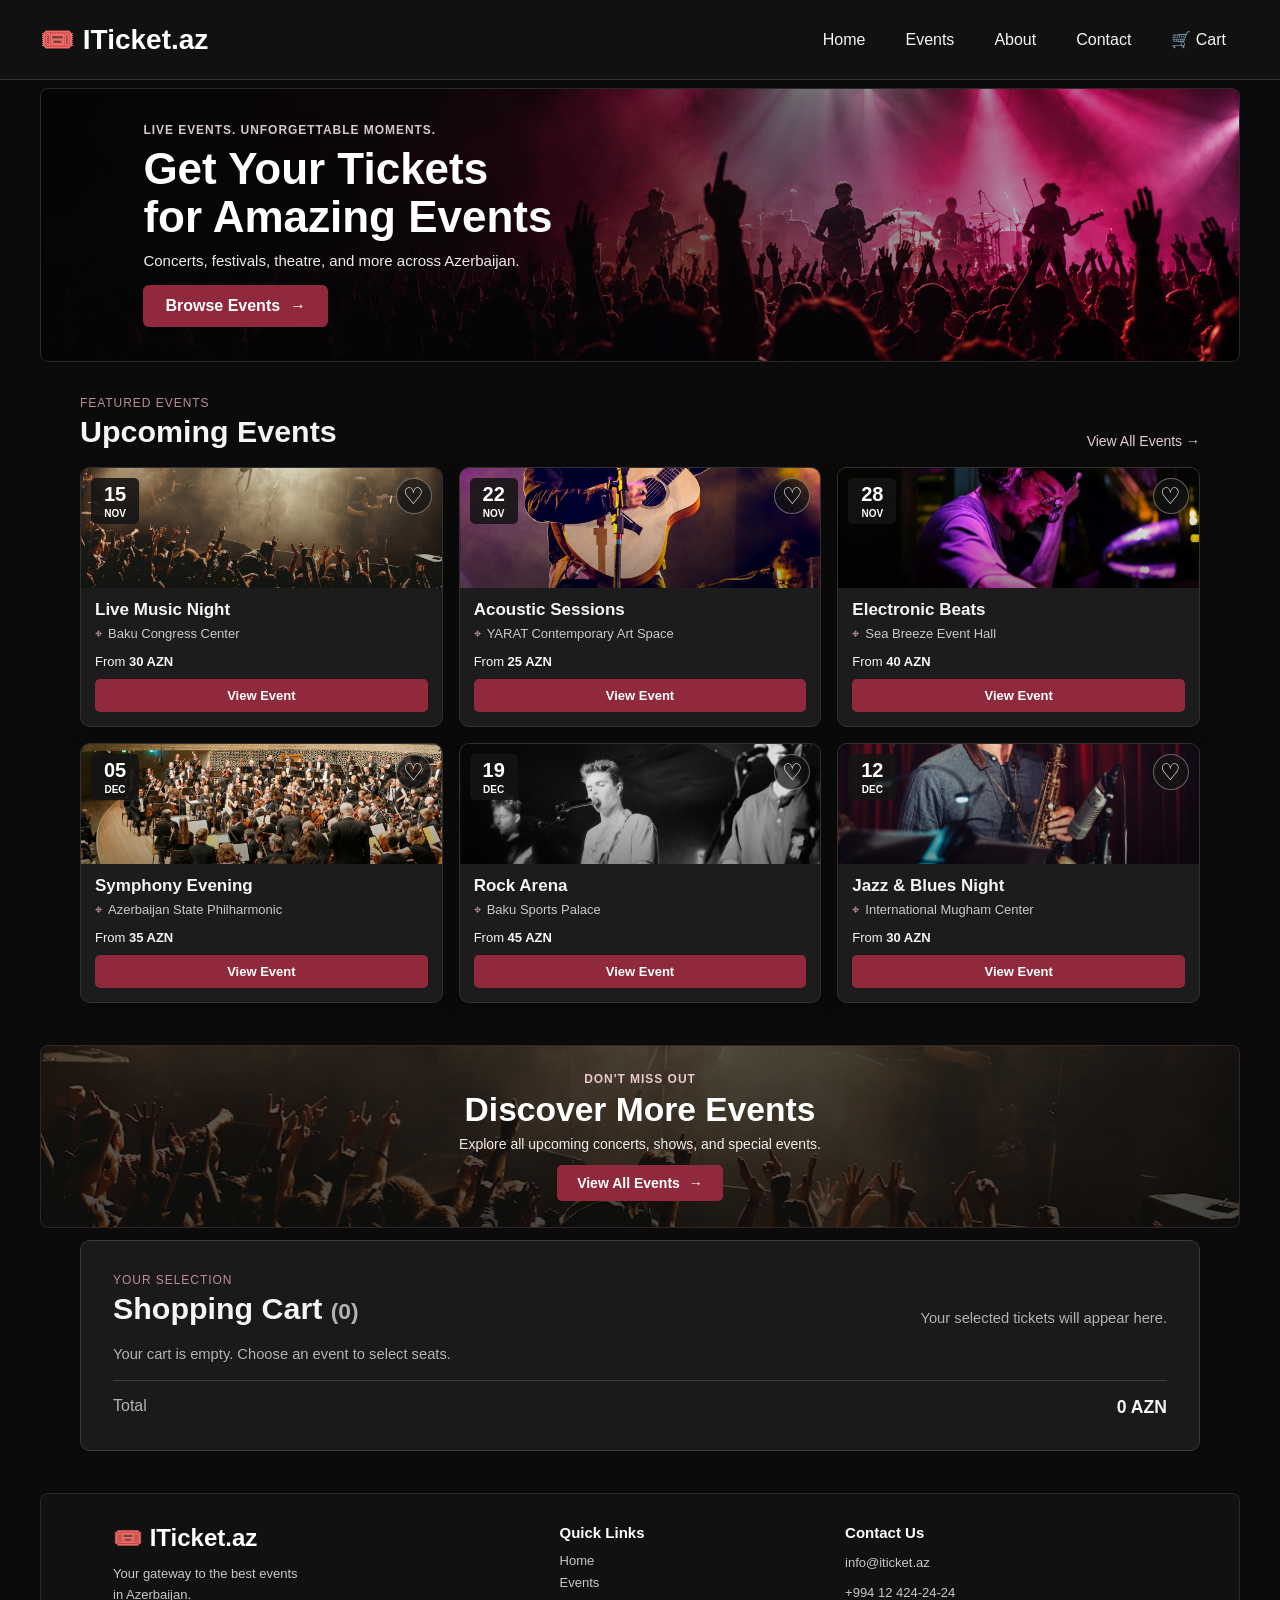
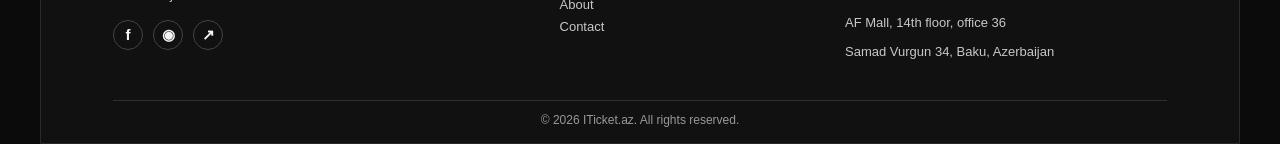
==== commit 9bc25022: "Add to cart section in home page" ====
--- a/html/index.html
+++ b/html/index.html
@@ -8,6 +8,8 @@
     
     <title>ITicket.az | Home</title>
     <link rel="stylesheet" href="../css/style.css">
+    <link rel="stylesheet" href="../css/home-cart.css">
+    <script src="../Js/home-cart.js" defer></script>
 </head>
 <body>
 
@@ -19,7 +21,7 @@
             <a href="events.html">Events</a>
             <a href="about.html">About</a>
             <a href="contact.html">Contact</a>
-            <a href="booking.html" aria-label="Shopping cart">&#128722; Cart</a>
+            <a href="#home-cart" aria-label="Shopping cart">&#128722; Cart</a>
         </nav>
     </header>
 
@@ -110,6 +112,22 @@
             </div>
         </section>
 
+        <section class="home-cart" id="home-cart" aria-labelledby="home-cart-title">
+            <div class="home-cart-heading">
+                <div>
+                    <p class="section-eyebrow">Your selection</p>
+                    <h2 id="home-cart-title">Shopping Cart <span id="home-cart-ticket-count">(0)</span></h2>
+                </div>
+                <p id="home-cart-summary" aria-live="polite">Your selected tickets will appear here.</p>
+            </div>
+            <p id="home-cart-empty">Your cart is empty. Choose an event to select seats.</p>
+            <ul id="home-cart-items" aria-live="polite" aria-label="Tickets in your cart"></ul>
+            <div class="home-cart-total">
+                <span>Total</span>
+                <strong id="home-cart-total-price">0 AZN</strong>
+            </div>
+        </section>
+
     </main>
 
         <footer class="site-footer">
--- a/css/home-cart.css
+++ b/css/home-cart.css
@@ -0,0 +1,103 @@
+.home-cart {
+    width: min(1120px, calc(100% - 40px));
+    margin: 0 auto 42px;
+    padding: clamp(20px, 3vw, 32px);
+    border: 1px solid #3a3a3a;
+    border-radius: 10px;
+    background: #1a1a1a;
+    scroll-margin-top: 18px;
+}
+
+.home-cart-heading {
+    display: flex;
+    align-items: end;
+    justify-content: space-between;
+    gap: 20px;
+    margin-bottom: 20px;
+}
+
+.home-cart-heading h2 {
+    margin: 0;
+    font-size: clamp(1.45rem, 3vw, 1.9rem);
+}
+
+.home-cart-heading h2 span {
+    color: #b3b3b3;
+    font-size: 0.75em;
+}
+
+#home-cart-summary,
+#home-cart-empty {
+    color: #b3b3b3;
+    font-size: 0.92rem;
+}
+
+#home-cart-summary { margin: 0; }
+#home-cart-empty { margin: 0; }
+
+#home-cart-items {
+    display: grid;
+    gap: 12px;
+    margin: 0;
+    padding: 0;
+    list-style: none;
+}
+
+.home-cart-item {
+    display: grid;
+    grid-template-columns: minmax(0, 1fr) auto;
+    align-items: center;
+    gap: 8px 20px;
+    padding: 16px;
+    border: 1px solid #3a3a3a;
+    border-radius: 8px;
+    background: #242424;
+}
+
+.home-cart-item h3,
+.home-cart-item p { margin: 0; }
+.home-cart-item h3 { font-size: 1rem; }
+.home-cart-event-meta,
+.home-cart-seat-meta { color: #b3b3b3; font-size: 0.88rem; line-height: 1.55; }
+.home-cart-price { justify-self: end; color: #f5f5f5; font-size: 1rem; }
+.home-cart-actions { display: flex; align-items: center; justify-content: end; gap: 10px; }
+
+.home-cart-actions a,
+.home-cart-remove {
+    min-height: 40px;
+    padding: 9px 13px;
+    border: 1px solid #802d42;
+    border-radius: 5px;
+    background: #802d42;
+    color: #fff;
+    cursor: pointer;
+    font: inherit;
+    font-size: 0.85rem;
+    text-decoration: none;
+}
+
+.home-cart-actions a { display: inline-flex; align-items: center; }
+.home-cart-actions a:hover,
+.home-cart-remove:hover { background: #9a3a52; border-color: #9a3a52; }
+.home-cart-actions a:focus-visible,
+.home-cart-remove:focus-visible { outline: 2px solid #fff; outline-offset: 3px; }
+
+.home-cart-total {
+    display: flex;
+    justify-content: space-between;
+    gap: 16px;
+    margin-top: 18px;
+    padding-top: 16px;
+    border-top: 1px solid #3a3a3a;
+    color: #b3b3b3;
+}
+
+.home-cart-total strong { color: #f5f5f5; font-size: 1.1rem; }
+
+@media (max-width: 600px) {
+    .home-cart { width: min(100% - 28px, 420px); }
+    .home-cart-heading { align-items: start; flex-direction: column; gap: 8px; }
+    .home-cart-item { grid-template-columns: 1fr; }
+    .home-cart-price { justify-self: start; }
+    .home-cart-actions { justify-content: start; flex-wrap: wrap; }
+}
